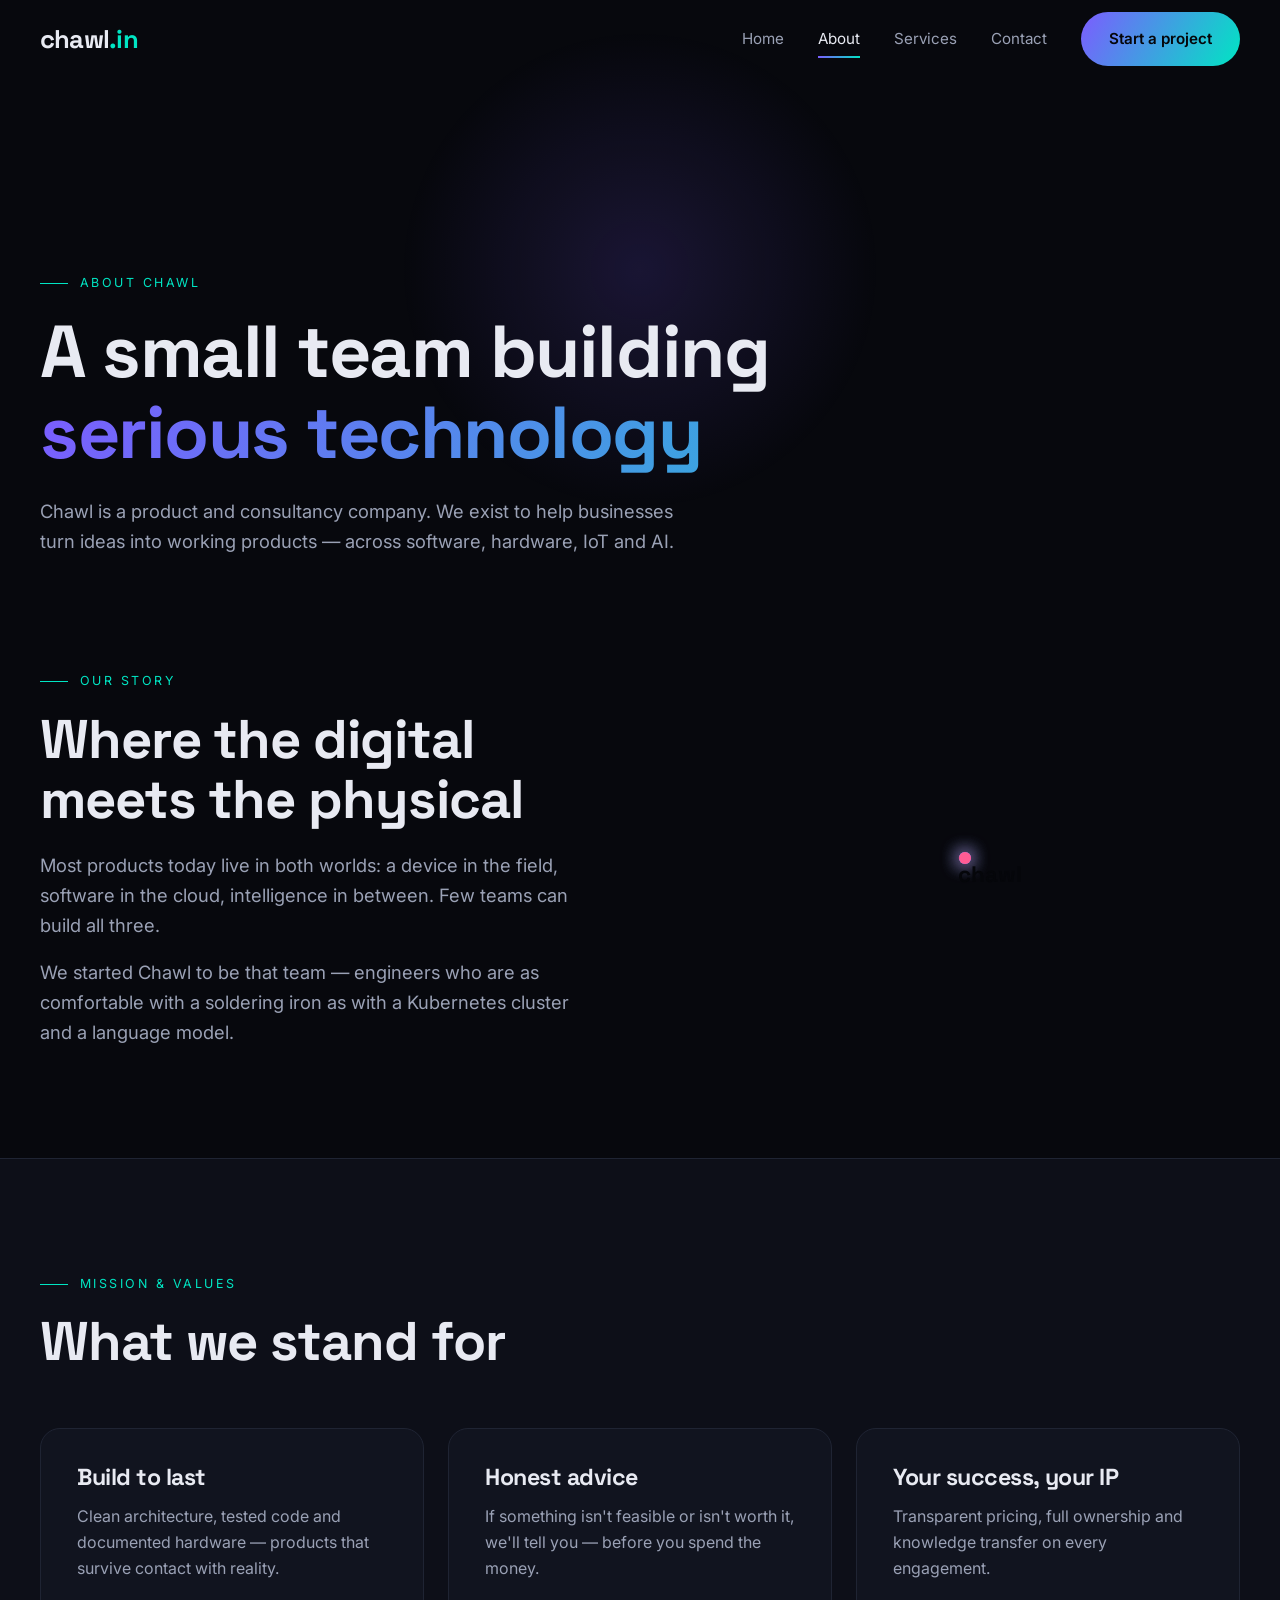
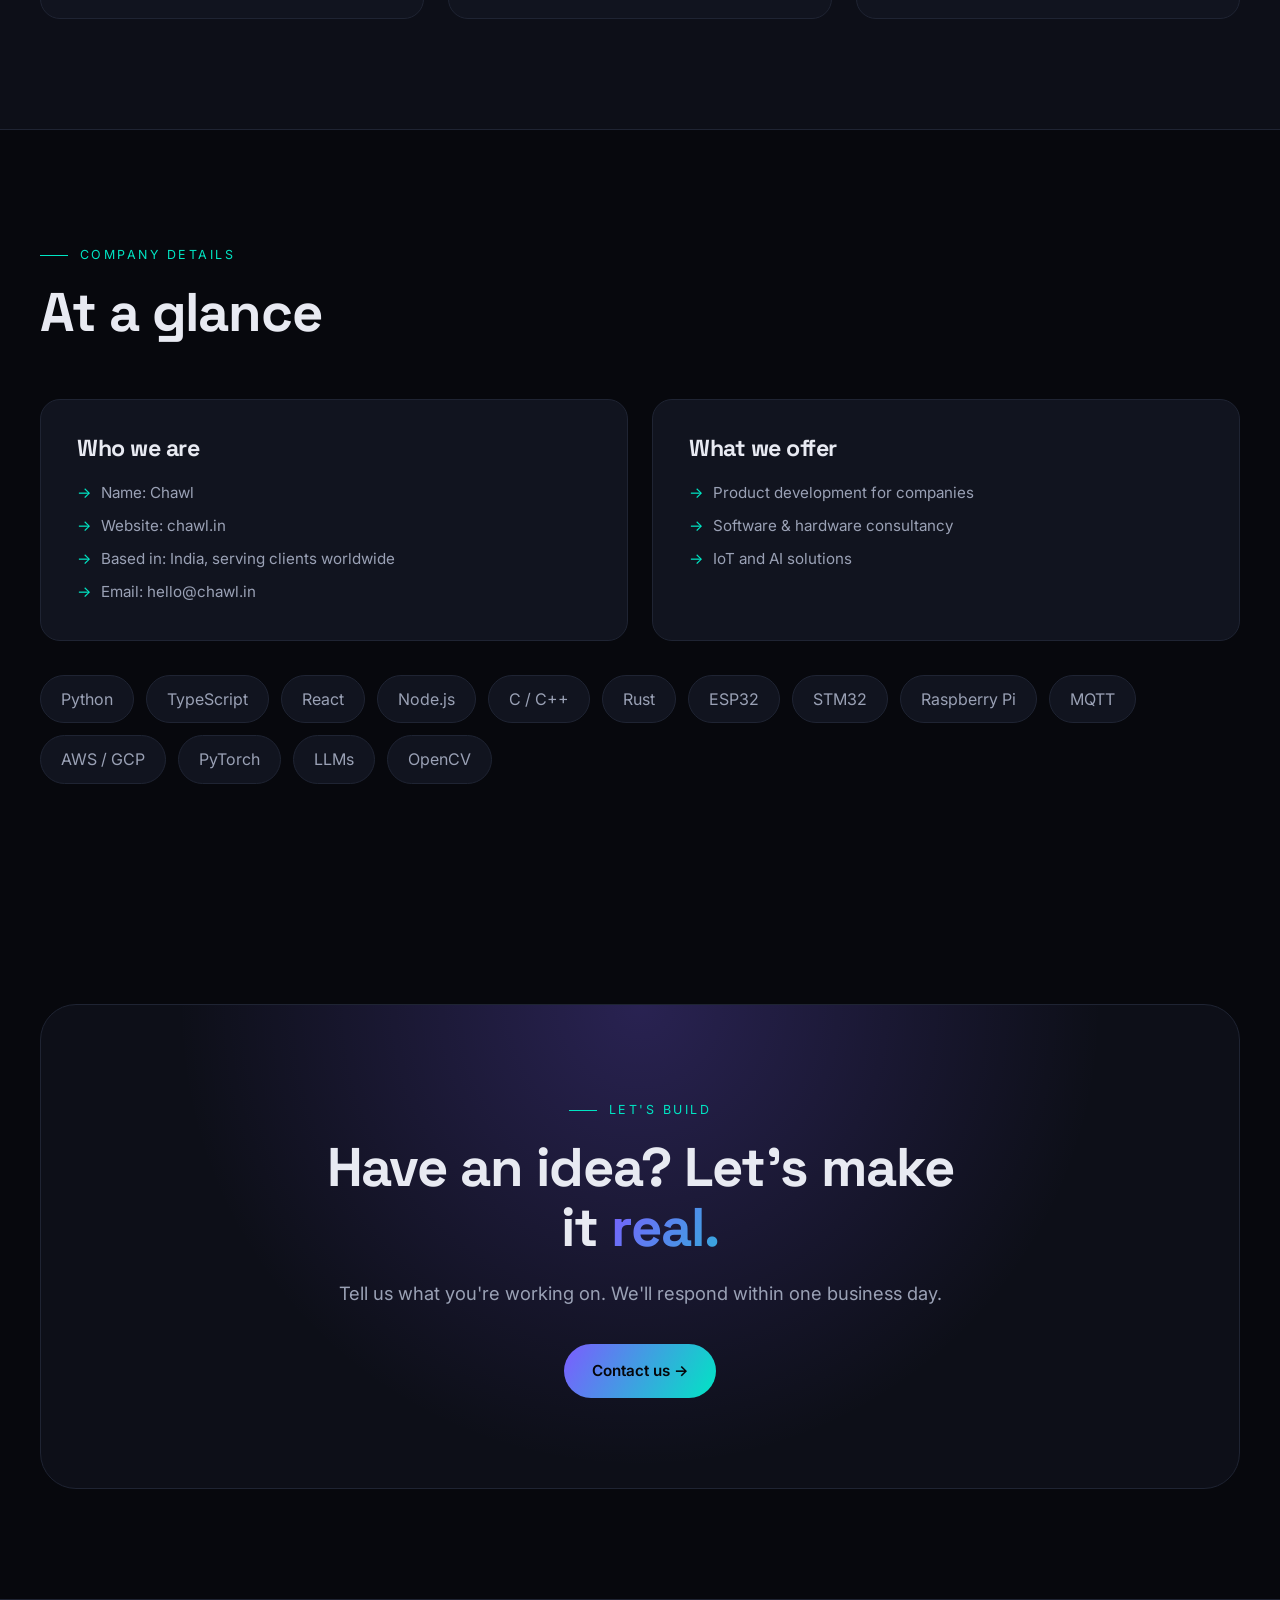
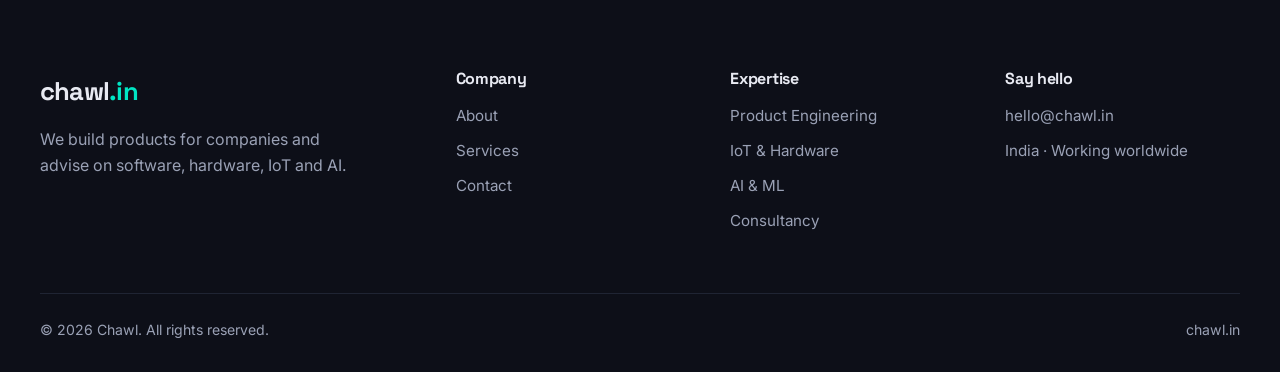
==== about.html @ 38c02e6d "Add chawl.in agency website: home, about, services, contact with SEO and animations Co-Authored-By: " ====
<!doctype html>
<html lang="en"><head>
<meta charset="utf-8"><meta name="viewport" content="width=device-width,initial-scale=1">
<title>About Chawl — Product Studio for Software, Hardware, IoT & AI</title>
<meta name="description" content="Learn about Chawl, a product engineering and technology consultancy company building software, hardware, IoT and AI solutions for businesses.">
<link rel="canonical" href="https://chawl.in/about.html">
<meta name="theme-color" content="#07080d">
<meta name="robots" content="index,follow,max-image-preview:large">
<meta property="og:type" content="website"><meta property="og:site_name" content="Chawl">
<meta property="og:title" content="About Chawl — Product Studio for Software, Hardware, IoT & AI"><meta property="og:description" content="Learn about Chawl, a product engineering and technology consultancy company building software, hardware, IoT and AI solutions for businesses.">
<meta property="og:url" content="https://chawl.in/about.html"><meta property="og:image" content="https://chawl.in/assets/og.svg">
<meta name="twitter:card" content="summary_large_image">
<link rel="icon" href="/assets/favicon.svg" type="image/svg+xml">
<link rel="preconnect" href="https://fonts.googleapis.com"><link rel="preconnect" href="https://fonts.gstatic.com" crossorigin>
<link href="https://fonts.googleapis.com/css2?family=Inter:wght@400;500;600&family=Space+Grotesk:wght@500;700&display=swap" rel="stylesheet">
<link rel="stylesheet" href="/assets/style.css">
<script type="application/ld+json">{"@context": "https://schema.org", "@type": "Organization", "name": "Chawl", "url": "https://chawl.in", "logo": "https://chawl.in/assets/favicon.svg", "email": "hello@chawl.in", "description": "Chawl builds products for companies and provides software, hardware, IoT and AI consultancy.", "knowsAbout": ["Software development", "Hardware engineering", "Internet of Things", "Artificial Intelligence", "Product engineering"]}</script><script type="application/ld+json">{"@context": "https://schema.org", "@type": "WebSite", "name": "Chawl", "url": "https://chawl.in"}</script>
</head><body>
<div id="bar"></div><div id="glow"></div>
<header><nav class="wrap"><a class="logo" href="/" aria-label="Chawl home">chawl<span>.in</span></a>
<button id="burger" aria-label="Menu">☰</button>
<div class="links"><a href="/">Home</a><a href="/about.html" class=on>About</a><a href="/services.html">Services</a><a href="/contact.html">Contact</a><a class="btn" href="/contact.html">Start a project</a></div></nav></header>
<main>

<section class="sub-hero"><div class="wrap"><span class="eyebrow rv">About Chawl</span><h1 class="rv d1">A small team building <span class="grad">serious technology</span></h1>
<p class="lead rv d2">Chawl is a product and consultancy company. We exist to help businesses turn ideas into working products — across software, hardware, IoT and AI.</p></div></section>
<section style="padding-top:40px"><div class="wrap split">
<div><span class="eyebrow rv">Our story</span><h2 class="rv">Where the digital meets the physical</h2>
<p class="lead rv" style="margin-bottom:16px">Most products today live in both worlds: a device in the field, software in the cloud, intelligence in between. Few teams can build all three.</p>
<p class="lead rv">We started Chawl to be that team — engineers who are as comfortable with a soldering iron as with a Kubernetes cluster and a language model.</p></div>
<div class="orbit rv" aria-hidden="true"><i></i><i></i><i></i><b>chawl</b></div></div></section>
<section style="background:var(--bg2);border-block:1px solid var(--line)"><div class="wrap"><span class="eyebrow rv">Mission &amp; values</span><h2 class="rv">What we stand for</h2>
<div class="grid g3">
<div class="card rv"><h3>Build to last</h3><p>Clean architecture, tested code and documented hardware — products that survive contact with reality.</p></div>
<div class="card rv d1"><h3>Honest advice</h3><p>If something isn't feasible or isn't worth it, we'll tell you — before you spend the money.</p></div>
<div class="card rv d2"><h3>Your success, your IP</h3><p>Transparent pricing, full ownership and knowledge transfer on every engagement.</p></div>
</div></div></section>
<section><div class="wrap"><span class="eyebrow rv">Company details</span><h2 class="rv">At a glance</h2>
<div class="grid g2"><div class="card rv"><h3>Who we are</h3><ul><li>Name: Chawl</li><li>Website: chawl.in</li><li>Based in: India, serving clients worldwide</li><li>Email: hello@chawl.in</li></ul></div>
<div class="card rv d1"><h3>What we offer</h3><ul><li>Product development for companies</li><li>Software &amp; hardware consultancy</li><li>IoT and AI solutions</li></ul></div></div>
<div class="tags rv"><span>Python</span><span>TypeScript</span><span>React</span><span>Node.js</span><span>C / C++</span><span>Rust</span><span>ESP32</span><span>STM32</span><span>Raspberry Pi</span><span>MQTT</span><span>AWS / GCP</span><span>PyTorch</span><span>LLMs</span><span>OpenCV</span></div></div></section><section><div class="wrap"><div class="big-cta rv"><span class="eyebrow">Let's build</span><h2>Have an idea? Let's make it <span class="grad">real.</span></h2><p class="lead">Tell us what you're working on. We'll respond within one business day.</p><a class="btn" href="/contact.html">Contact us →</a></div></div></section>
</main>
<footer><div class="wrap"><div class="fgrid">
<div><a class="logo" href="/">chawl<span>.in</span></a><p style="color:var(--mut);margin-top:14px;max-width:320px">We build products for companies and advise on software, hardware, IoT and AI.</p></div>
<div><h4>Company</h4><ul><li><a href="/about.html">About</a></li><li><a href="/services.html">Services</a></li><li><a href="/contact.html">Contact</a></li></ul></div>
<div><h4>Expertise</h4><ul><li>Product Engineering</li><li>IoT &amp; Hardware</li><li>AI &amp; ML</li><li>Consultancy</li></ul></div>
<div><h4>Say hello</h4><ul><li><a href="mailto:hello@chawl.in">hello@chawl.in</a></li><li>India · Working worldwide</li></ul></div>
</div><div class="copy"><span>© <script>document.write(new Date().getFullYear())</script> Chawl. All rights reserved.</span><span>chawl.in</span></div></div></footer>
<script src="/assets/main.js" defer></script>
</body></html>
---- assets/style.css ----
:root{--bg:#07080d;--bg2:#0d0f18;--card:#11141f;--line:#1f2433;--tx:#e8eaf2;--mut:#9aa1b5;--a:#7c5cff;--b:#00e5c3;--c:#ff5c93;--grad:linear-gradient(120deg,var(--a),var(--b));--r:20px}
*{box-sizing:border-box;margin:0;padding:0}
html{scroll-behavior:smooth}
body{background:var(--bg);color:var(--tx);font:16px/1.65 'Inter',system-ui,sans-serif;overflow-x:hidden;-webkit-font-smoothing:antialiased}
h1,h2,h3,h4{font-family:'Space Grotesk','Inter',sans-serif;line-height:1.1;letter-spacing:-.02em}
a{color:inherit;text-decoration:none}
img,svg{max-width:100%}
.wrap{width:min(1200px,100% - 40px);margin-inline:auto}
section{padding:110px 0;position:relative}
.eyebrow{display:inline-block;font-size:.78rem;letter-spacing:.2em;text-transform:uppercase;color:var(--b);margin-bottom:18px}
.eyebrow::before{content:"";display:inline-block;width:28px;height:1px;background:var(--b);vertical-align:middle;margin-right:12px}
h2{font-size:clamp(2rem,4.5vw,3.4rem);margin-bottom:20px}
.lead{color:var(--mut);font-size:1.15rem;max-width:640px}
.grad{background:var(--grad);-webkit-background-clip:text;background-clip:text;color:transparent;background-size:200% auto;animation:shift 6s linear infinite}
@keyframes shift{to{background-position:200% center}}
/* cursor glow + progress */
#glow{position:fixed;width:520px;height:520px;border-radius:50%;pointer-events:none;z-index:0;background:radial-gradient(circle,rgba(124,92,255,.16),transparent 65%);transform:translate(-50%,-50%);left:50%;top:30%}
#bar{position:fixed;top:0;left:0;height:3px;width:0;background:var(--grad);z-index:200}
/* nav */
header{position:fixed;inset:0 0 auto 0;z-index:100;transition:.3s}
header.s{background:rgba(7,8,13,.78);backdrop-filter:blur(14px);border-bottom:1px solid var(--line)}
nav{display:flex;align-items:center;justify-content:space-between;height:78px}
.logo{font-family:'Space Grotesk';font-weight:700;font-size:1.6rem;letter-spacing:-.03em}
.logo span{color:var(--b)}
.links{display:flex;gap:34px;align-items:center}
.links a{font-size:.95rem;color:var(--mut);position:relative;transition:.2s}
.links a:hover,.links a.on{color:var(--tx)}
.links a:not(.btn)::after{content:"";position:absolute;left:0;bottom:-6px;height:2px;width:0;background:var(--grad);transition:.3s}
.links a:hover::after,.links a.on::after{width:100%}
.btn{display:inline-flex;align-items:center;gap:10px;padding:14px 28px;border-radius:99px;background:var(--grad);color:#05060a!important;font-weight:600;border:0;cursor:pointer;font-size:.95rem;transition:.3s;position:relative;overflow:hidden}
.btn:hover{transform:translateY(-3px);box-shadow:0 12px 36px -8px rgba(0,229,195,.55)}
.btn.ghost{background:transparent;color:var(--tx)!important;border:1px solid var(--line)}
.btn.ghost:hover{border-color:var(--b);box-shadow:none}
#burger{display:none;background:none;border:0;color:var(--tx);font-size:1.8rem;cursor:pointer}
/* hero */
.hero{min-height:100vh;display:flex;align-items:center;padding:140px 0 80px;overflow:hidden}
#net{position:absolute;inset:0;width:100%;height:100%;z-index:0}
.hero .wrap{position:relative;z-index:1}
.hero h1{font-size:clamp(2.8rem,8vw,6.4rem);max-width:15ch;margin-bottom:28px}
.hero .lead{margin-bottom:40px}
.cta{display:flex;gap:16px;flex-wrap:wrap}
.pill{display:inline-flex;gap:10px;align-items:center;padding:8px 18px;border:1px solid var(--line);border-radius:99px;font-size:.85rem;color:var(--mut);margin-bottom:28px;background:rgba(17,20,31,.6)}
.pill i{width:8px;height:8px;border-radius:50%;background:var(--b);box-shadow:0 0 0 0 var(--b);animation:pulse 2s infinite}
@keyframes pulse{70%{box-shadow:0 0 0 10px transparent}}
.scroll{position:absolute;bottom:30px;left:50%;width:24px;height:40px;border:2px solid var(--line);border-radius:14px;z-index:1}
.scroll::after{content:"";position:absolute;left:50%;top:7px;width:4px;height:8px;margin-left:-2px;border-radius:2px;background:var(--b);animation:wheel 1.6s infinite}
@keyframes wheel{to{transform:translateY(14px);opacity:0}}
.sub-hero{padding:190px 0 70px}
.sub-hero h1{font-size:clamp(2.4rem,6vw,4.6rem);max-width:18ch;margin-bottom:22px}
/* marquee */
.marq{border-block:1px solid var(--line);padding:26px 0;overflow:hidden;background:var(--bg2)}
.track{display:flex;gap:60px;width:max-content;animation:mq 30s linear infinite}
.track span{font-family:'Space Grotesk';font-size:1.6rem;color:var(--mut);white-space:nowrap}
.track span::after{content:"✦";margin-left:60px;color:var(--a)}
@keyframes mq{to{transform:translateX(-50%)}}
/* grids + cards */
.grid{display:grid;gap:24px;margin-top:56px}
.g2{grid-template-columns:repeat(2,1fr)}.g3{grid-template-columns:repeat(3,1fr)}.g4{grid-template-columns:repeat(4,1fr)}
.card{background:var(--card);border:1px solid var(--line);border-radius:var(--r);padding:36px;position:relative;overflow:hidden;transition:transform .25s,border-color .3s;transform-style:preserve-3d}
.card::before{content:"";position:absolute;inset:0;background:radial-gradient(400px circle at var(--mx,50%) var(--my,0),rgba(0,229,195,.12),transparent 45%);opacity:0;transition:.3s}
.card:hover{border-color:#34406b}.card:hover::before{opacity:1}
.card>*{position:relative}
.ico{width:56px;height:56px;border-radius:16px;display:grid;place-items:center;background:rgba(124,92,255,.14);color:var(--b);margin-bottom:24px}
.ico svg{width:28px;height:28px;stroke:currentColor;fill:none;stroke-width:1.6;stroke-linecap:round;stroke-linejoin:round}
.card h3{font-size:1.45rem;margin-bottom:12px}
.card p{color:var(--mut)}
.card ul{list-style:none;margin-top:18px;display:grid;gap:8px;color:var(--mut);font-size:.95rem}
.card li::before{content:"→";color:var(--b);margin-right:10px}
.num{font-family:'Space Grotesk';font-size:3.4rem;font-weight:700}
.stat p{color:var(--mut);font-size:.95rem}
.stats{background:var(--bg2);border-block:1px solid var(--line)}
/* steps */
.step{border-left:1px solid var(--line);padding:0 0 46px 38px;position:relative}
.step::before{content:"";position:absolute;left:-7px;top:6px;width:13px;height:13px;border-radius:50%;background:var(--grad);box-shadow:0 0 18px var(--b)}
.step b{font-family:'Space Grotesk';font-size:1.4rem;display:block;margin-bottom:6px}
.step p{color:var(--mut);max-width:520px}
.split{display:grid;grid-template-columns:1fr 1fr;gap:70px;align-items:center}
/* tags */
.tags{display:flex;flex-wrap:wrap;gap:12px;margin-top:34px}
.tags span{padding:10px 20px;border:1px solid var(--line);border-radius:99px;color:var(--mut);transition:.25s;background:var(--card)}
.tags span:hover{border-color:var(--a);color:var(--tx);transform:translateY(-3px)}
/* orbit visual */
.orbit{aspect-ratio:1;position:relative;max-width:460px;margin:auto}
.orbit i{position:absolute;inset:0;border:1px dashed #2a3150;border-radius:50%;animation:spin 30s linear infinite}
.orbit i:nth-child(2){inset:16%;animation-duration:20s;animation-direction:reverse}
.orbit i:nth-child(3){inset:32%;animation-duration:14s}
.orbit i::after{content:"";position:absolute;top:-6px;left:50%;width:12px;height:12px;border-radius:50%;background:var(--b);box-shadow:0 0 18px var(--b)}
.orbit i:nth-child(2)::after{background:var(--a);box-shadow:0 0 18px var(--a)}
.orbit i:nth-child(3)::after{background:var(--c);box-shadow:0 0 18px var(--c)}
.orbit b{position:absolute;inset:42%;border-radius:50%;background:var(--grad);display:grid;place-items:center;color:#05060a;font-family:'Space Grotesk';font-size:1.4rem;box-shadow:0 0 60px rgba(124,92,255,.6)}
@keyframes spin{to{transform:rotate(360deg)}}
/* cta block */
.big-cta{text-align:center;background:radial-gradient(circle at 50% 0,rgba(124,92,255,.25),transparent 60%),var(--bg2);border:1px solid var(--line);border-radius:36px;padding:90px 30px}
.big-cta h2{max-width:18ch;margin-inline:auto}
.big-cta .lead{margin:0 auto 36px}
/* form */
form{display:grid;gap:18px}
.f{position:relative}
input,textarea,select{width:100%;background:var(--card);border:1px solid var(--line);border-radius:14px;padding:16px 18px;color:var(--tx);font:inherit;transition:.25s}
input:focus,textarea:focus,select:focus{outline:0;border-color:var(--b);box-shadow:0 0 0 4px rgba(0,229,195,.12)}
textarea{min-height:150px;resize:vertical}
.row{display:grid;grid-template-columns:1fr 1fr;gap:18px}
.hp{position:absolute;left:-9999px}
#fmsg{color:var(--b);min-height:1.5em}
.info a{color:var(--b)}
.info .card{padding:26px;margin-bottom:18px}
.info h3{font-size:1.1rem;margin-bottom:6px}
details{border-bottom:1px solid var(--line);padding:22px 0}
summary{cursor:pointer;font-family:'Space Grotesk';font-size:1.2rem;list-style:none;display:flex;justify-content:space-between}
summary::after{content:"+";color:var(--b);font-size:1.5rem;line-height:1}
details[open] summary::after{content:"–"}
details p{color:var(--mut);margin-top:12px;max-width:720px}
/* footer */
footer{border-top:1px solid var(--line);padding:70px 0 30px;background:var(--bg2);position:relative;z-index:1}
.fgrid{display:grid;grid-template-columns:1.6fr 1fr 1fr 1fr;gap:40px}
footer h4{margin-bottom:16px;font-size:1rem}
footer li{list-style:none;margin-bottom:10px;color:var(--mut);font-size:.95rem}
footer a:hover{color:var(--b)}
.copy{margin-top:50px;padding-top:24px;border-top:1px solid var(--line);color:var(--mut);font-size:.88rem;display:flex;justify-content:space-between;flex-wrap:wrap;gap:10px}
/* reveal */
.rv{opacity:0;transform:translateY(40px);transition:opacity .9s cubic-bezier(.2,.7,.2,1),transform .9s cubic-bezier(.2,.7,.2,1)}
.rv.in{opacity:1;transform:none}
.d1{transition-delay:.1s}.d2{transition-delay:.2s}.d3{transition-delay:.3s}
main,header,footer{position:relative;z-index:1}
@media(max-width:900px){
 .g3,.g4,.g2,.split,.fgrid,.row{grid-template-columns:1fr}
 .split{gap:40px}section{padding:80px 0}
 #burger{display:block}
 .links{position:fixed;inset:78px 0 auto 0;background:rgba(7,8,13,.97);flex-direction:column;padding:30px;gap:24px;transform:translateY(-130%);transition:.4s;border-bottom:1px solid var(--line)}
 .links.open{transform:none}
 .g4{grid-template-columns:1fr 1fr}
}
@media(prefers-reduced-motion:reduce){*{animation:none!important;transition:none!important}.rv{opacity:1;transform:none}}
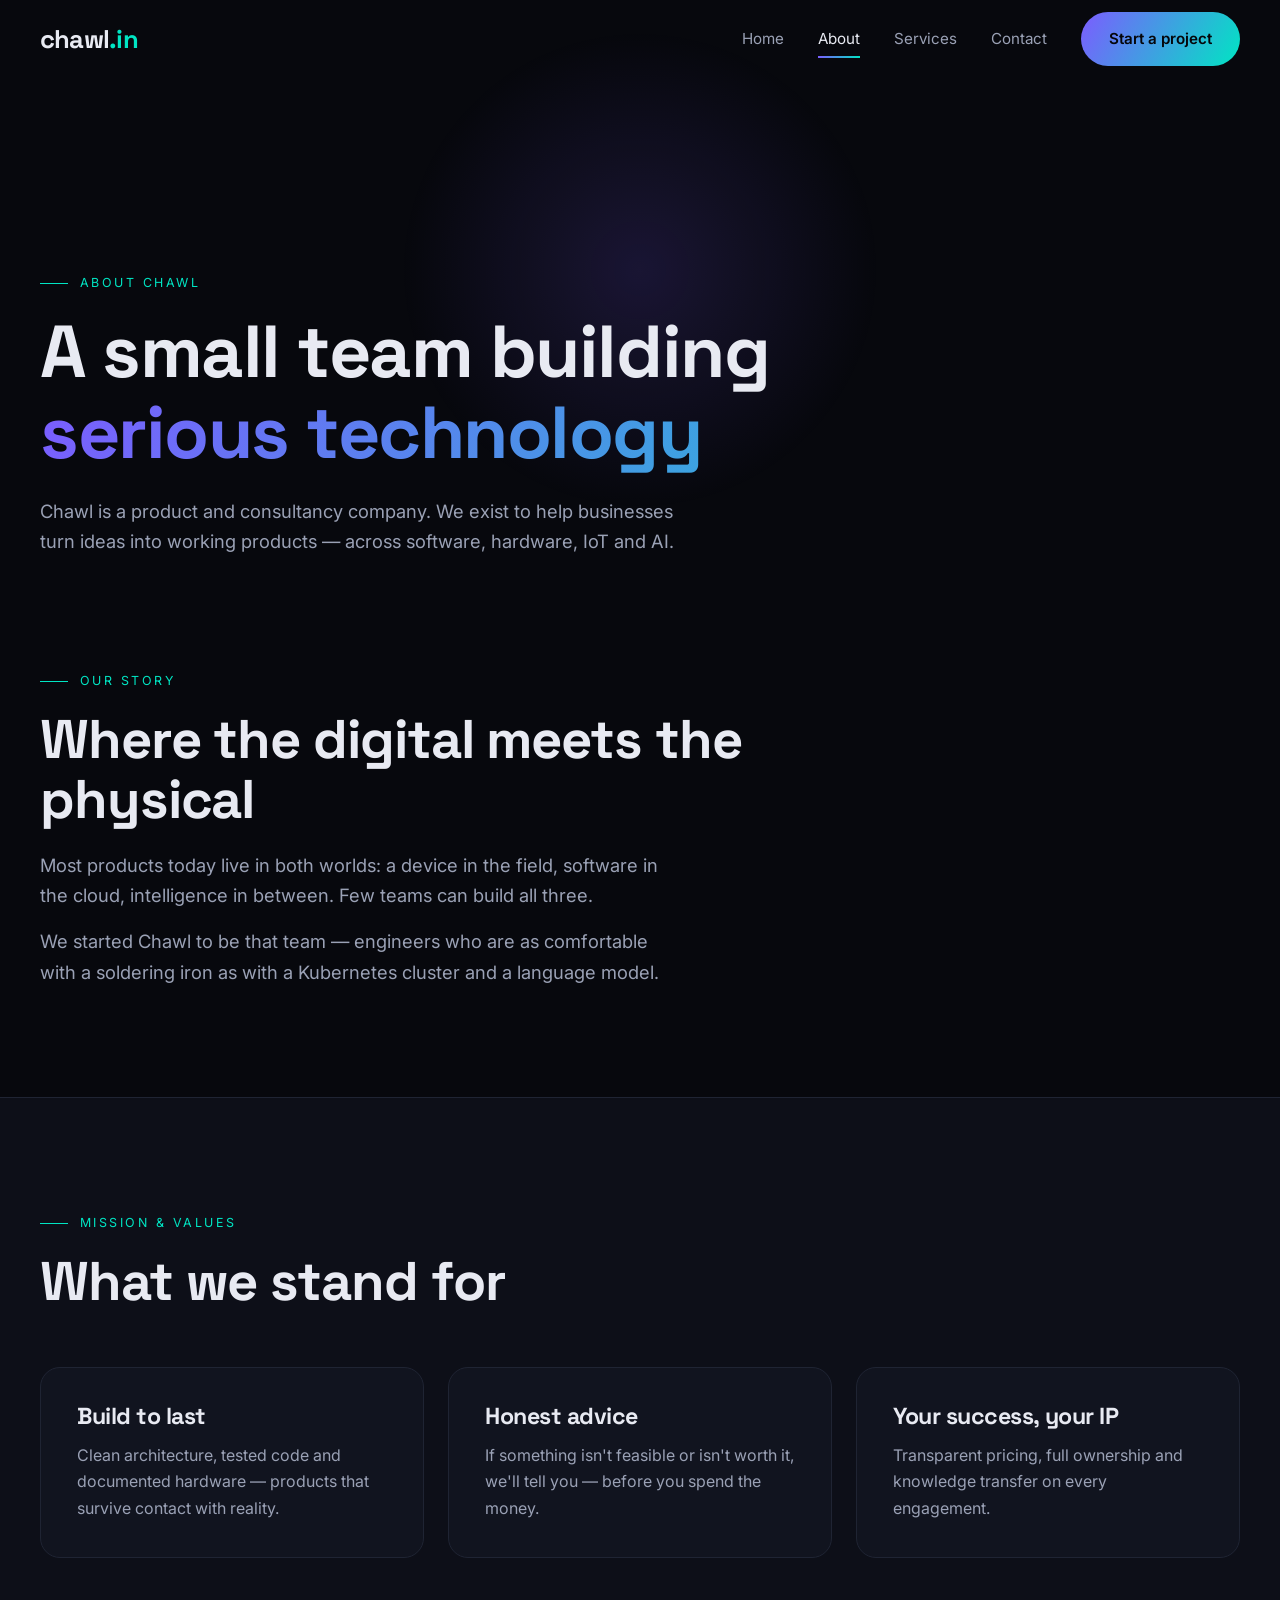
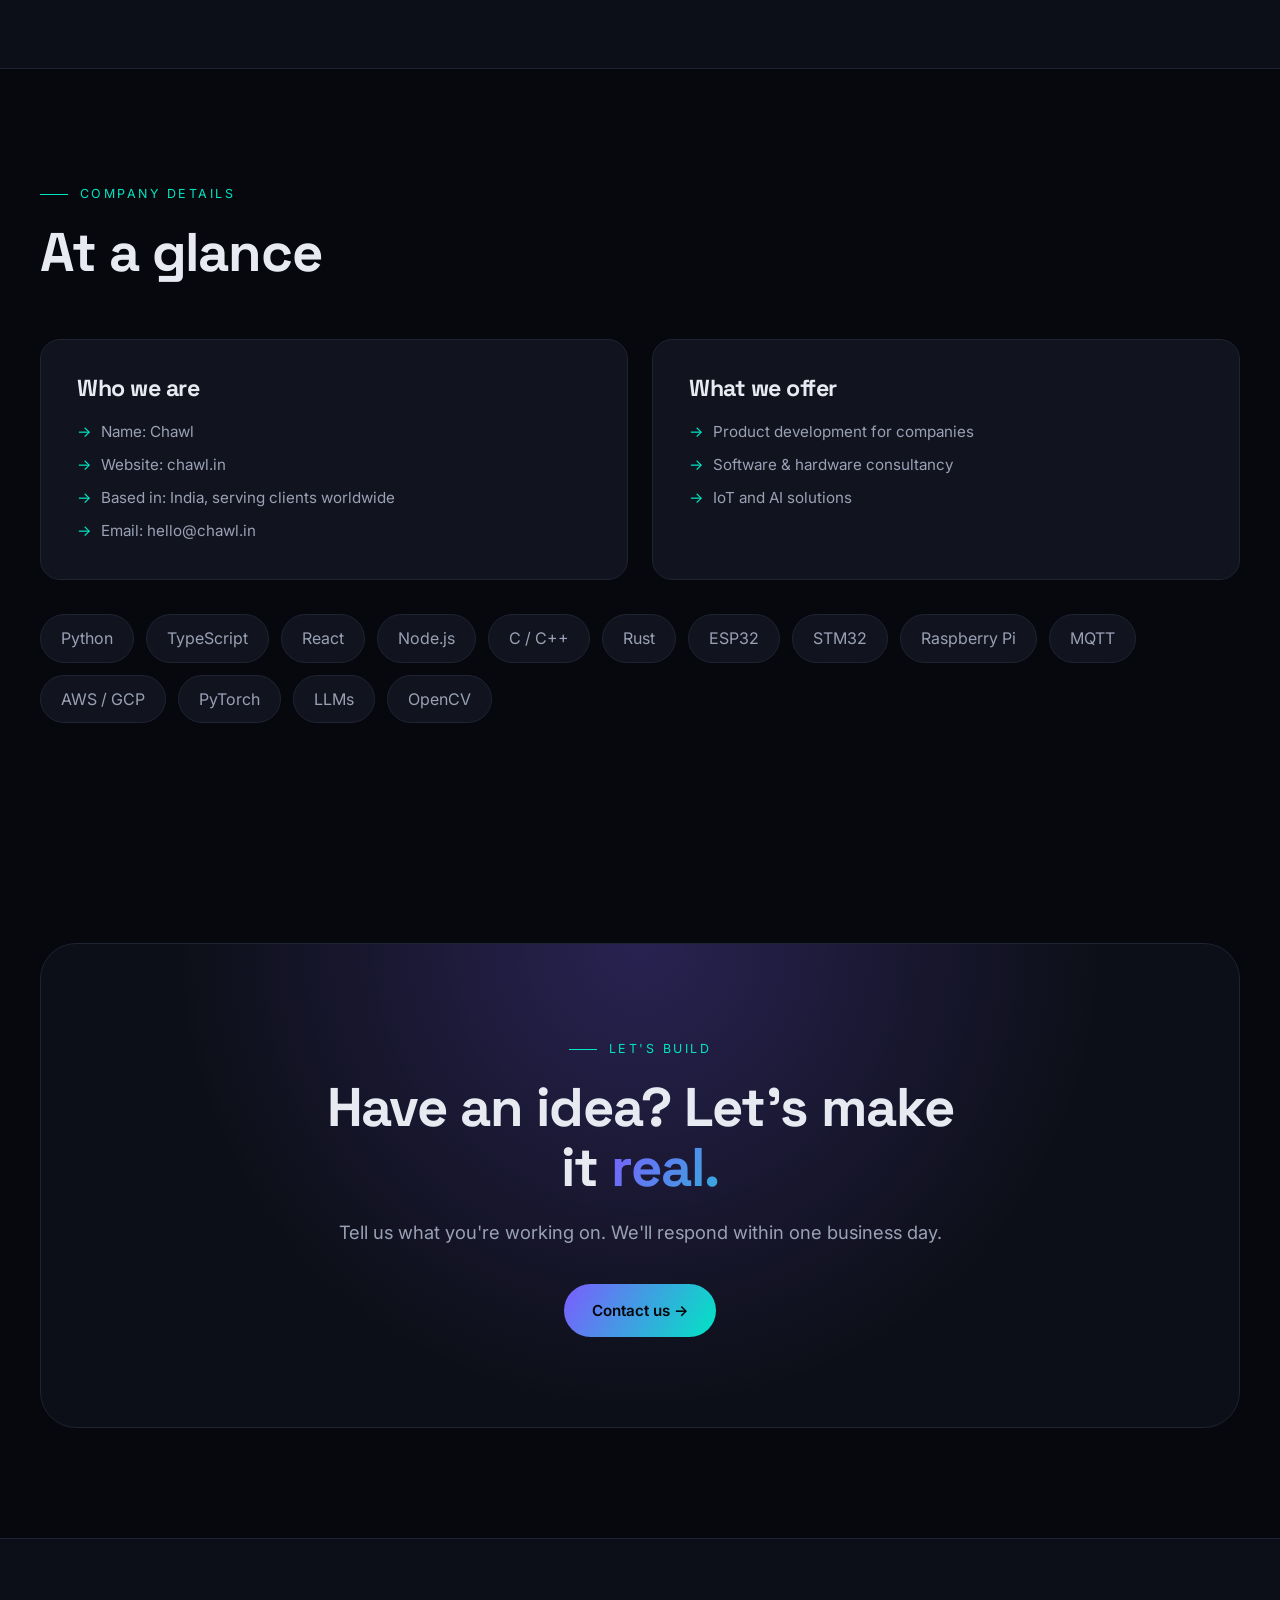
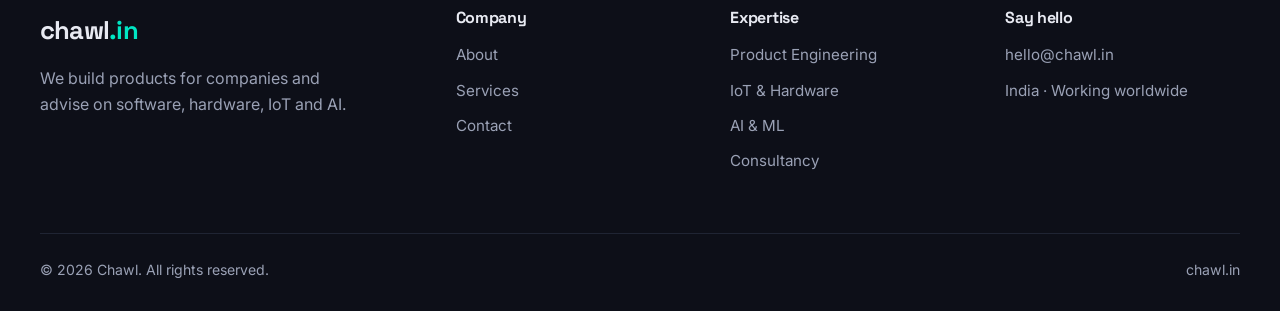
==== commit fc0df43b: "Remove orbit graphic from home and about pages Co-Authored-By: Claude Sonnet 5.5 <noreply@anthropic." ====
--- a/about.html
+++ b/about.html
@@ -24,11 +24,10 @@
 
 <section class="sub-hero"><div class="wrap"><span class="eyebrow rv">About Chawl</span><h1 class="rv d1">A small team building <span class="grad">serious technology</span></h1>
 <p class="lead rv d2">Chawl is a product and consultancy company. We exist to help businesses turn ideas into working products — across software, hardware, IoT and AI.</p></div></section>
-<section style="padding-top:40px"><div class="wrap split">
-<div><span class="eyebrow rv">Our story</span><h2 class="rv">Where the digital meets the physical</h2>
+<section style="padding-top:40px"><div class="wrap">
+<div style="max-width:760px"><span class="eyebrow rv">Our story</span><h2 class="rv">Where the digital meets the physical</h2>
 <p class="lead rv" style="margin-bottom:16px">Most products today live in both worlds: a device in the field, software in the cloud, intelligence in between. Few teams can build all three.</p>
-<p class="lead rv">We started Chawl to be that team — engineers who are as comfortable with a soldering iron as with a Kubernetes cluster and a language model.</p></div>
-<div class="orbit rv" aria-hidden="true"><i></i><i></i><i></i><b>chawl</b></div></div></section>
+<p class="lead rv">We started Chawl to be that team — engineers who are as comfortable with a soldering iron as with a Kubernetes cluster and a language model.</p></div></div></section>
 <section style="background:var(--bg2);border-block:1px solid var(--line)"><div class="wrap"><span class="eyebrow rv">Mission &amp; values</span><h2 class="rv">What we stand for</h2>
 <div class="grid g3">
 <div class="card rv"><h3>Build to last</h3><p>Clean architecture, tested code and documented hardware — products that survive contact with reality.</p></div>
--- a/assets/style.css
+++ b/assets/style.css
@@ -79,16 +79,6 @@
 .tags{display:flex;flex-wrap:wrap;gap:12px;margin-top:34px}
 .tags span{padding:10px 20px;border:1px solid var(--line);border-radius:99px;color:var(--mut);transition:.25s;background:var(--card)}
 .tags span:hover{border-color:var(--a);color:var(--tx);transform:translateY(-3px)}
-/* orbit visual */
-.orbit{aspect-ratio:1;position:relative;max-width:460px;margin:auto}
-.orbit i{position:absolute;inset:0;border:1px dashed #2a3150;border-radius:50%;animation:spin 30s linear infinite}
-.orbit i:nth-child(2){inset:16%;animation-duration:20s;animation-direction:reverse}
-.orbit i:nth-child(3){inset:32%;animation-duration:14s}
-.orbit i::after{content:"";position:absolute;top:-6px;left:50%;width:12px;height:12px;border-radius:50%;background:var(--b);box-shadow:0 0 18px var(--b)}
-.orbit i:nth-child(2)::after{background:var(--a);box-shadow:0 0 18px var(--a)}
-.orbit i:nth-child(3)::after{background:var(--c);box-shadow:0 0 18px var(--c)}
-.orbit b{position:absolute;inset:42%;border-radius:50%;background:var(--grad);display:grid;place-items:center;color:#05060a;font-family:'Space Grotesk';font-size:1.4rem;box-shadow:0 0 60px rgba(124,92,255,.6)}
-@keyframes spin{to{transform:rotate(360deg)}}
 /* cta block */
 .big-cta{text-align:center;background:radial-gradient(circle at 50% 0,rgba(124,92,255,.25),transparent 60%),var(--bg2);border:1px solid var(--line);border-radius:36px;padding:90px 30px}
 .big-cta h2{max-width:18ch;margin-inline:auto}
